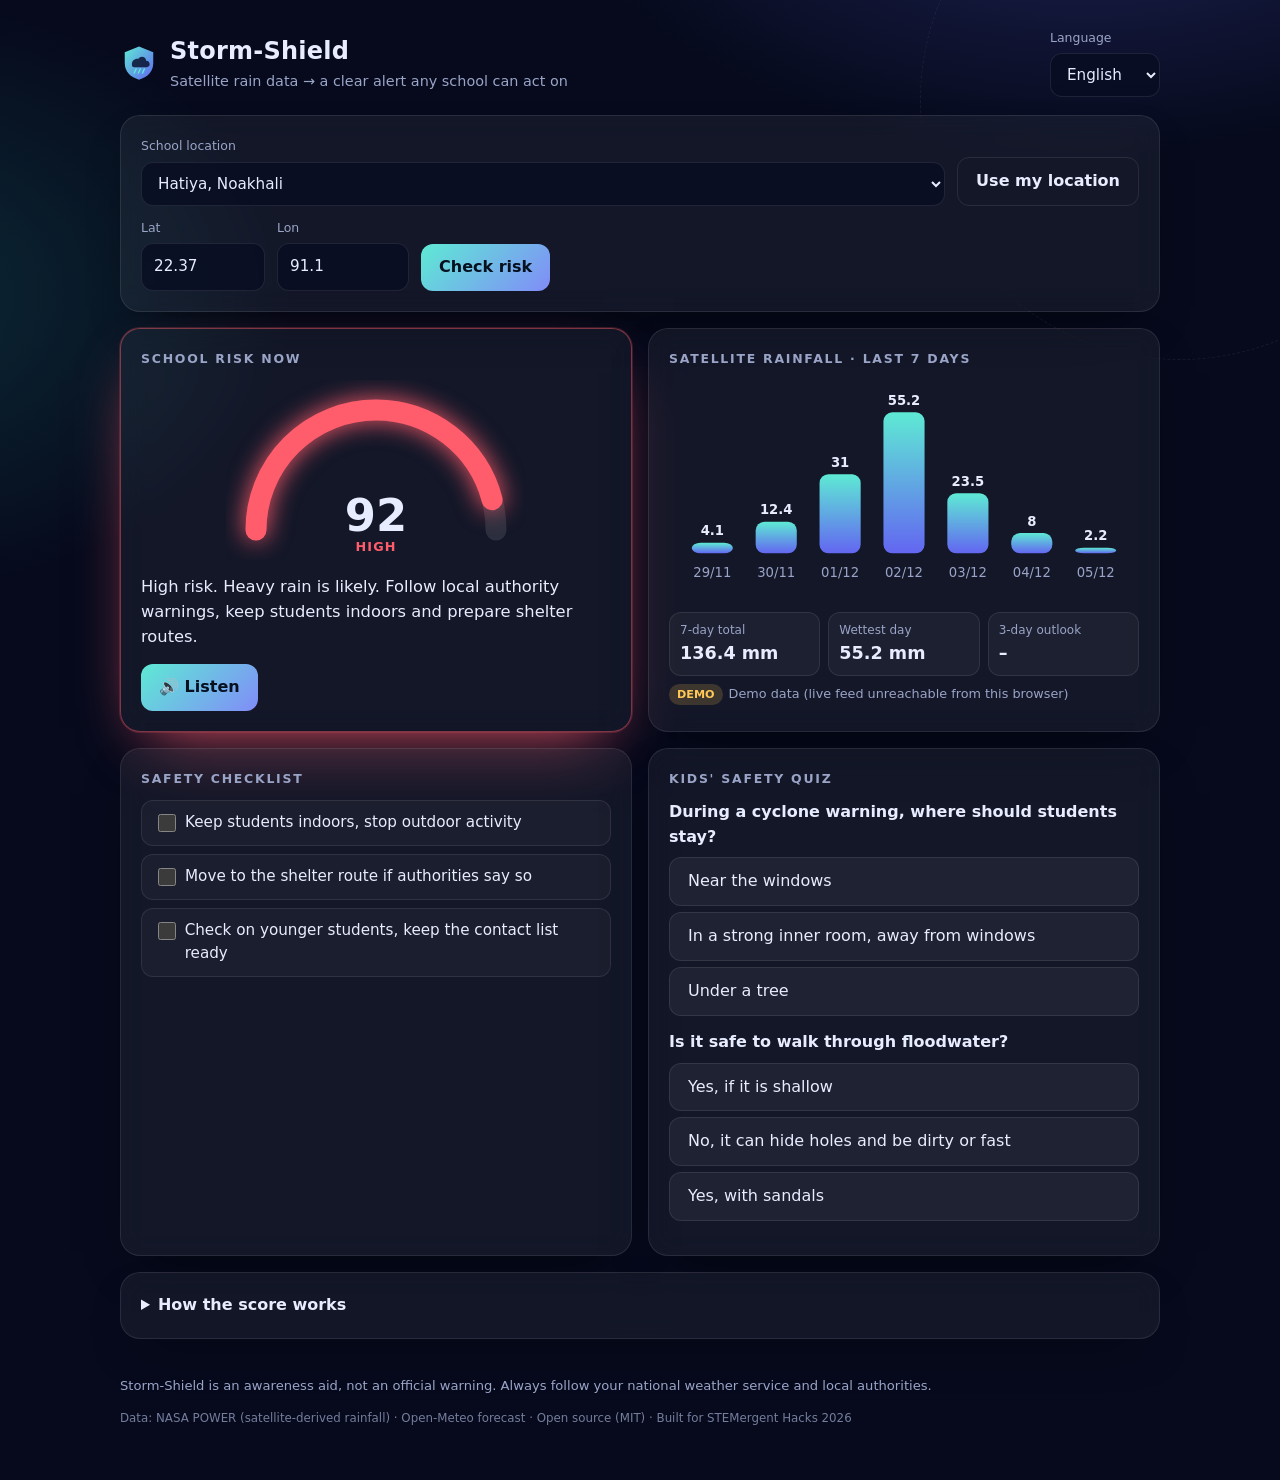
==== index.html @ f4843a2b "Storm-Shield: satellite rain alerts for schools Co-Authored-By: Claude Sonnet 5.5 <noreply@anthropic" ====
<!DOCTYPE html>
<html lang="en">
<head>
<meta charset="utf-8">
<meta name="viewport" content="width=device-width, initial-scale=1">
<title>Storm-Shield — satellite rain alerts for schools</title>
<meta name="description" content="Storm-Shield turns NASA satellite rainfall data into a simple risk level, a spoken alert and a safety checklist for any school, in four languages.">
<link rel="icon" href="data:image/svg+xml,%3Csvg xmlns='http://www.w3.org/2000/svg' viewBox='0 0 64 64'%3E%3Cpath d='M32 4 56 14v18c0 15-10 24-24 28C18 56 8 47 8 32V14z' fill='%2320c7ff'/%3E%3C/svg%3E">
<link rel="stylesheet" href="style.css">
</head>
<body>
<div class="sky" aria-hidden="true"><span class="orbit"><i></i></span></div>

<header class="top">
  <div class="brand">
    <svg viewBox="0 0 64 64" width="38" height="38" aria-hidden="true">
      <defs><linearGradient id="g1" x1="0" y1="0" x2="1" y2="1"><stop offset="0" stop-color="#5eead4"/><stop offset="1" stop-color="#6366f1"/></linearGradient></defs>
      <path d="M32 4 56 14v18c0 15-10 24-24 28C18 56 8 47 8 32V14z" fill="url(#g1)"/>
      <path d="M20 34c0-6 5-10 11-9 3-6 13-4 13 3 4 0 6 3 6 6 0 3-3 5-6 5H24c-3 0-4-2-4-5z" fill="#0b1030" opacity=".85"/>
      <path d="M27 42l-3 7M34 42l-3 7M41 42l-3 7" stroke="#5eead4" stroke-width="2.4" stroke-linecap="round"/>
    </svg>
    <div>
      <h1>Storm-Shield</h1>
      <p id="tagline"></p>
    </div>
  </div>
  <label class="lang">
    <span id="lbl-lang"></span>
    <select id="lang">
      <option value="en">English</option>
      <option value="bn">বাংলা</option>
      <option value="es">Español</option>
      <option value="hi">हिन्दी</option>
    </select>
  </label>
</header>

<main>
  <section class="card picker">
    <div class="row">
      <label class="grow"><span id="lbl-school"></span>
        <select id="place"></select>
      </label>
      <button id="btn-geo" class="ghost" type="button"></button>
    </div>
    <div class="row">
      <label><span>Lat</span><input id="lat" type="number" step="0.01" min="-90" max="90"></label>
      <label><span>Lon</span><input id="lon" type="number" step="0.01" min="-180" max="180"></label>
      <button id="btn-check" class="primary" type="button"></button>
    </div>
  </section>

  <section class="grid">
    <article class="card gauge-card" id="risk-card" data-level="low">
      <h2 id="h-risk"></h2>
      <div class="gauge">
        <svg viewBox="0 0 200 120" role="img" aria-label="risk gauge">
          <path class="track" d="M20 100 A80 80 0 0 1 180 100" pathLength="100"/>
          <path class="fill" id="arc" d="M20 100 A80 80 0 0 1 180 100" pathLength="100" stroke-dasharray="0 100"/>
        </svg>
        <div class="score"><b id="score">–</b><small id="level"></small></div>
      </div>
      <p class="alert" id="alert-text"></p>
      <div class="actions">
        <button id="btn-listen" class="primary" type="button"></button>
        <span id="voice-note" class="note"></span>
      </div>
    </article>

    <article class="card">
      <h2 id="h-sat"></h2>
      <div id="chart" class="chart" role="img"></div>
      <ul class="stats" id="stats"></ul>
      <p class="note" id="src-note"></p>
    </article>

    <article class="card">
      <h2 id="h-check"></h2>
      <ul class="checklist" id="checklist"></ul>
    </article>

    <article class="card">
      <h2 id="h-quiz"></h2>
      <div id="quiz"></div>
    </article>
  </section>

  <details class="card how">
    <summary id="h-how"></summary>
    <div id="how-body"></div>
  </details>
</main>

<footer>
  <p id="disclaimer"></p>
  <p class="small">Data: NASA POWER (satellite-derived rainfall) · Open-Meteo forecast · Open source (MIT) · Built for STEMergent Hacks 2026</p>
</footer>

<script src="app.js"></script>
</body>
</html>
---- style.css ----
:root{
  --bg:#060a1c; --ink:#e8ecff; --mute:#9aa4c7; --line:rgba(255,255,255,.09);
  --card:rgba(255,255,255,.055); --accent:#5eead4; --accent2:#818cf8;
  --low:#3ee6a0; --mid:#ffc857; --high:#ff5d6c;
}
*{box-sizing:border-box}
html{color-scheme:dark}
body{
  margin:0; min-height:100vh; color:var(--ink);
  font:16px/1.55 "Inter","Segoe UI","Noto Sans Bengali","Noto Sans Devanagari",system-ui,sans-serif;
  background:
    radial-gradient(900px 500px at 85% -10%, rgba(99,102,241,.28), transparent 60%),
    radial-gradient(700px 500px at -10% 20%, rgba(45,212,191,.16), transparent 60%),
    var(--bg);
}
.sky{position:fixed; inset:0; pointer-events:none; overflow:hidden; opacity:.55}
.orbit{position:absolute; right:-160px; top:-160px; width:520px; height:520px; border:1px dashed rgba(255,255,255,.12); border-radius:50%; animation:spin 40s linear infinite}
.orbit i{position:absolute; top:-5px; left:50%; width:10px; height:10px; border-radius:50%; background:var(--accent); box-shadow:0 0 18px 4px rgba(94,234,212,.6)}
@keyframes spin{to{transform:rotate(360deg)}}

.top,main,footer{position:relative; max-width:1080px; margin:0 auto; padding:0 20px}
.top{display:flex; justify-content:space-between; align-items:center; gap:16px; padding-top:28px; padding-bottom:18px}
.brand{display:flex; gap:12px; align-items:center}
h1{margin:0; font-size:1.5rem; letter-spacing:.01em}
.brand p{margin:0; color:var(--mute); font-size:.9rem}
h2{margin:0 0 12px; font-size:.78rem; letter-spacing:.14em; text-transform:uppercase; color:var(--mute); font-weight:600}

.card{
  background:var(--card); border:1px solid var(--line); border-radius:20px; padding:20px;
  backdrop-filter:blur(14px); -webkit-backdrop-filter:blur(14px);
  box-shadow:0 20px 50px -25px rgba(0,0,0,.7);
}
.grid{display:grid; grid-template-columns:repeat(2,1fr); gap:16px; margin-top:16px}
@media (max-width:760px){.grid{grid-template-columns:1fr}.top{flex-direction:column;align-items:flex-start}}

.picker .row{display:flex; gap:12px; align-items:flex-end; flex-wrap:wrap}
.picker .row+.row{margin-top:12px}
.grow{flex:1; min-width:220px}
label{display:flex; flex-direction:column; gap:6px; font-size:.78rem; color:var(--mute)}
select,input{
  background:rgba(8,12,34,.75); color:var(--ink); border:1px solid var(--line); border-radius:12px;
  padding:11px 12px; font:inherit; font-size:.95rem; min-width:110px
}
select:focus,input:focus,button:focus-visible,summary:focus-visible{outline:2px solid var(--accent); outline-offset:2px}
button{font:inherit; border:0; border-radius:12px; padding:11px 18px; cursor:pointer; font-weight:600}
.primary{background:linear-gradient(135deg,var(--accent),var(--accent2)); color:#06101f}
.primary:hover{filter:brightness(1.08)}
.ghost{background:transparent; color:var(--ink); border:1px solid var(--line)}
.ghost:hover{background:rgba(255,255,255,.06)}

.gauge-card{--c:var(--low)}
.gauge-card[data-level="mid"]{--c:var(--mid)}
.gauge-card[data-level="high"]{--c:var(--high)}
.gauge-card{border-color:color-mix(in srgb,var(--c) 45%, transparent); box-shadow:0 0 0 1px color-mix(in srgb,var(--c) 20%, transparent), 0 24px 60px -28px var(--c)}
.gauge{position:relative; max-width:300px; margin:0 auto}
.gauge svg{width:100%; display:block}
.gauge .track,.gauge .fill{fill:none; stroke-width:14; stroke-linecap:round}
.gauge .track{stroke:rgba(255,255,255,.1)}
.gauge .fill{stroke:var(--c); transition:stroke-dasharray 1s cubic-bezier(.2,.8,.2,1); filter:drop-shadow(0 0 8px var(--c))}
.score{position:absolute; inset:auto 0 6px 0; text-align:center; display:flex; flex-direction:column; line-height:1.1}
.score b{font-size:2.8rem; font-variant-numeric:tabular-nums}
.score small{color:var(--c); font-weight:700; letter-spacing:.08em; text-transform:uppercase; font-size:.8rem}
.alert{font-size:1.02rem; margin:14px 0}
.actions{display:flex; align-items:center; gap:12px; flex-wrap:wrap}
.note{color:var(--mute); font-size:.8rem; margin:8px 0 0}
.actions .note{margin:0}

.chart svg{width:100%; height:auto; display:block}
.chart .bar{fill:url(#bg1)}
.chart text{fill:var(--mute); font-size:9px; text-anchor:middle}
.chart .val{fill:var(--ink); font-weight:600}
.stats{list-style:none; padding:0; margin:12px 0 0; display:grid; grid-template-columns:repeat(3,1fr); gap:8px}
.stats li{background:rgba(255,255,255,.04); border:1px solid var(--line); border-radius:12px; padding:8px 10px; font-size:.75rem; color:var(--mute)}
.stats b{display:block; color:var(--ink); font-size:1.1rem}

.checklist{list-style:none; margin:0; padding:0; display:grid; gap:8px}
.checklist li{display:flex; gap:10px; align-items:flex-start; padding:10px 12px; border:1px solid var(--line); border-radius:12px; background:rgba(255,255,255,.03)}
.checklist input{min-width:0; width:18px; height:18px; margin-top:3px; accent-color:var(--accent)}
.checklist label{flex-direction:row; font-size:.95rem; color:var(--ink); cursor:pointer}
.checklist input:checked+span{opacity:.55; text-decoration:line-through}

.q{margin-bottom:14px}
.q p{margin:0 0 8px; font-weight:600}
.opt{display:block; width:100%; text-align:left; margin-bottom:6px; background:rgba(255,255,255,.05); color:var(--ink); border:1px solid var(--line); font-weight:500}
.opt:hover{background:rgba(255,255,255,.09)}
.opt.ok{border-color:var(--low); background:rgba(62,230,160,.14)}
.opt.bad{border-color:var(--high); background:rgba(255,93,108,.14)}
.why{font-size:.85rem; color:var(--mute); margin:4px 0 0}

.how{margin-top:16px}
.how summary{cursor:pointer; font-weight:600}
.how div{color:var(--mute); font-size:.92rem; margin-top:10px}
.how code{background:rgba(255,255,255,.08); padding:2px 6px; border-radius:6px; color:var(--ink)}
footer{padding-top:24px; padding-bottom:40px; color:var(--mute); font-size:.82rem}
footer .small{font-size:.74rem; opacity:.75}
.badge{display:inline-block; padding:2px 8px; border-radius:999px; font-size:.7rem; font-weight:700; margin-right:6px}
.badge.live{background:rgba(62,230,160,.18); color:var(--low)}
.badge.demo{background:rgba(255,200,87,.18); color:var(--mid)}
@media (prefers-reduced-motion:reduce){.orbit{animation:none}.gauge .fill{transition:none}}
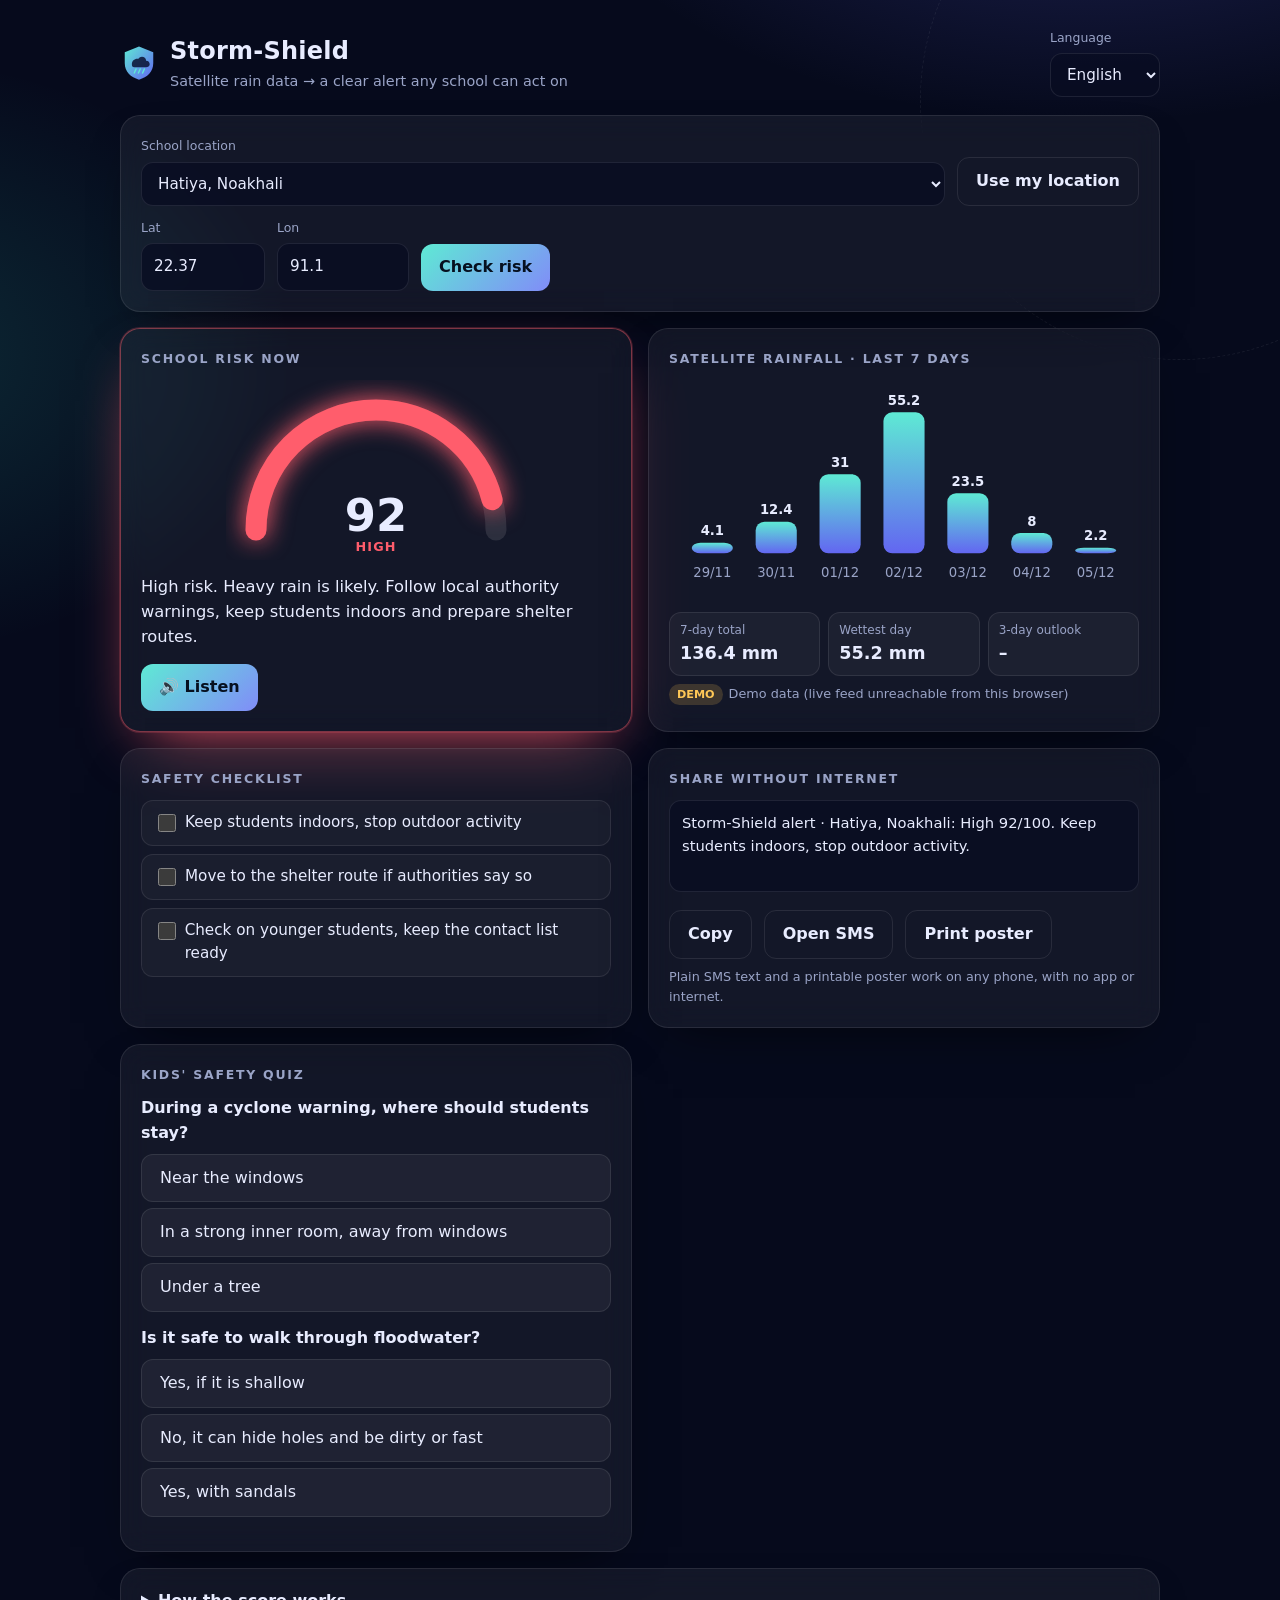
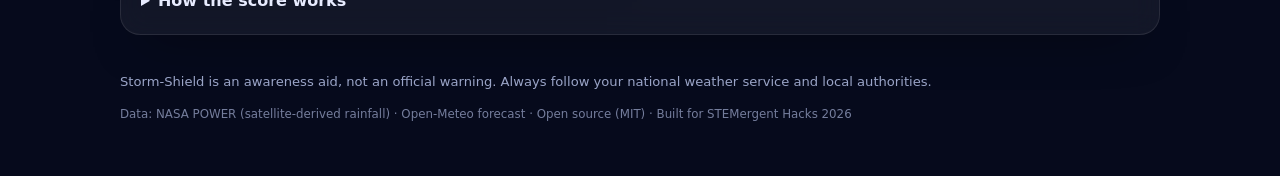
==== commit 581d059c: "Add SMS share text, printable poster and offline cache Co-Authored-By: Claude Sonnet 5.5 <noreply@an" ====
--- a/index.html
+++ b/index.html
@@ -60,7 +60,7 @@
         </svg>
         <div class="score"><b id="score">–</b><small id="level"></small></div>
       </div>
-      <p class="alert" id="alert-text"></p>
+      <p class="alert" id="alert-text" aria-live="polite"></p>
       <div class="actions">
         <button id="btn-listen" class="primary" type="button"></button>
         <span id="voice-note" class="note"></span>
@@ -80,6 +80,17 @@
     </article>
 
     <article class="card">
+      <h2 id="h-share"></h2>
+      <textarea id="sms" readonly rows="3" aria-label="SMS text"></textarea>
+      <div class="actions">
+        <button id="btn-copy" class="ghost" type="button"></button>
+        <a id="btn-sms" class="ghost btn" href="#"></a>
+        <button id="btn-print" class="ghost" type="button"></button>
+      </div>
+      <p class="note" id="share-note"></p>
+    </article>
+
+    <article class="card">
       <h2 id="h-quiz"></h2>
       <div id="quiz"></div>
     </article>
@@ -96,6 +107,7 @@
   <p class="small">Data: NASA POWER (satellite-derived rainfall) · Open-Meteo forecast · Open source (MIT) · Built for STEMergent Hacks 2026</p>
 </footer>
 
+<section id="poster" aria-hidden="true"></section>
 <script src="app.js"></script>
 </body>
 </html>
--- a/style.css
+++ b/style.css
@@ -97,3 +97,19 @@
 .badge.live{background:rgba(62,230,160,.18); color:var(--low)}
 .badge.demo{background:rgba(255,200,87,.18); color:var(--mid)}
 @media (prefers-reduced-motion:reduce){.orbit{animation:none}.gauge .fill{transition:none}}
+
+textarea{width:100%; background:rgba(8,12,34,.75); color:var(--ink); border:1px solid var(--line); border-radius:12px; padding:11px 12px; font:inherit; font-size:.92rem; resize:none; margin-bottom:10px}
+a.btn{display:inline-block; text-decoration:none; border-radius:12px; padding:11px 18px; font-weight:600}
+#poster{display:none}
+@media print{
+  body>*:not(#poster){display:none!important}
+  body{background:#fff!important}
+  #poster{display:block!important; color:#000; background:#fff; font-family:"Segoe UI","Noto Sans Bengali","Noto Sans Devanagari",sans-serif; padding:24px; text-align:center}
+  #poster .p-head{letter-spacing:.2em; text-transform:uppercase; font-size:14pt}
+  #poster h1{font-size:34pt; margin:8px 0} #poster h2{font-size:20pt; margin:0 0 12px; font-weight:500}
+  #poster .p-level{display:inline-block; font-size:30pt; font-weight:800; padding:8px 28px; border-radius:16px; border:6px solid #000}
+  #poster .p-low{border-color:#0a9b5f} #poster .p-mid{border-color:#d99100} #poster .p-high{border-color:#d11a2a}
+  #poster .p-msg{font-size:18pt; margin:18px 0} #poster h3{font-size:20pt; margin:14px 0 6px}
+  #poster ul{text-align:left; font-size:18pt; display:inline-block} #poster li{margin:8px 0}
+  #poster .p-foot{font-size:10pt; margin-top:24px}
+}
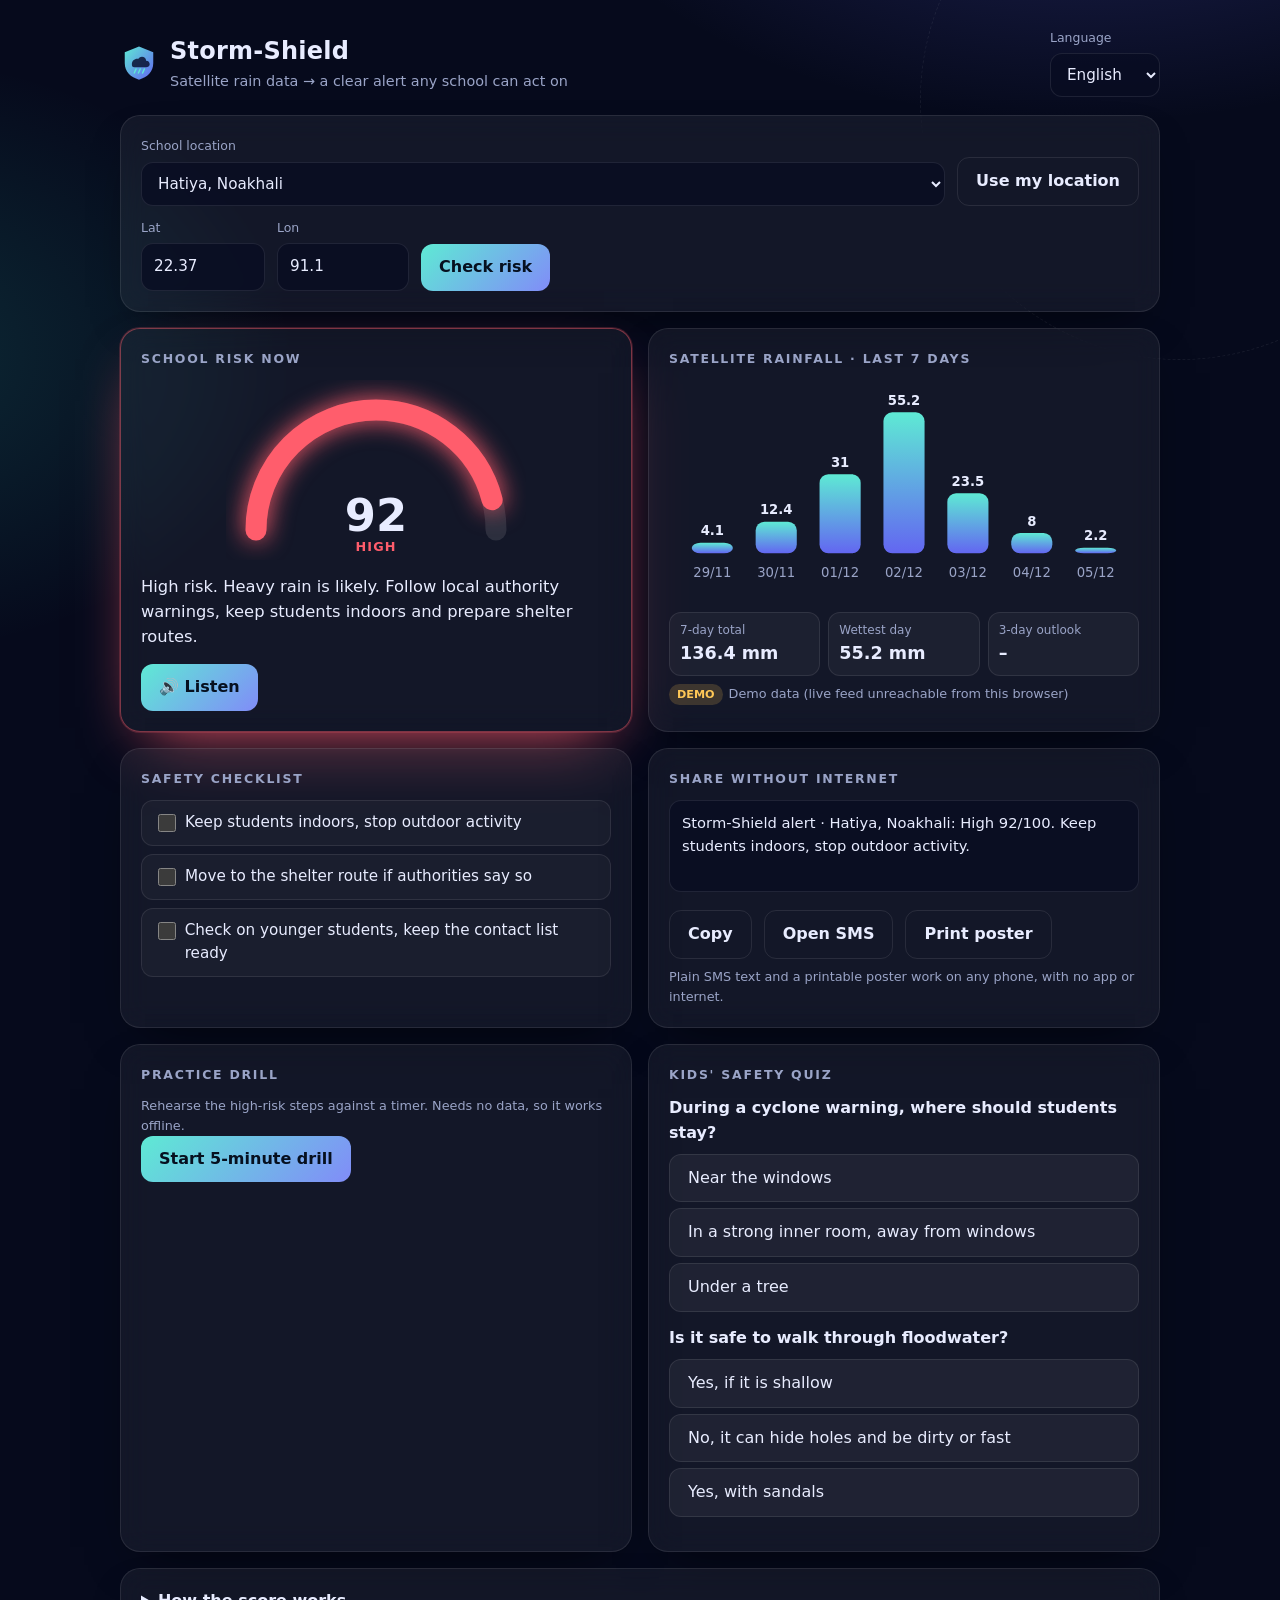
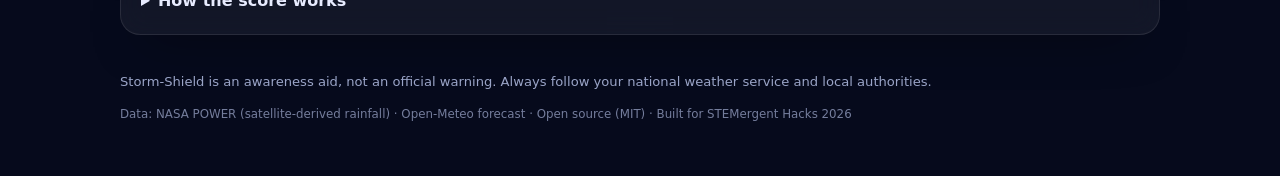
==== commit c68174b2: "Add 5-minute practice drill mode Co-Authored-By: Claude Sonnet 5.5 <noreply@anthropic.com> Claude-Se" ====
--- a/index.html
+++ b/index.html
@@ -91,6 +91,11 @@
     </article>
 
     <article class="card">
+      <h2 id="h-drill"></h2>
+      <div id="drill-body"></div>
+    </article>
+
+    <article class="card">
       <h2 id="h-quiz"></h2>
       <div id="quiz"></div>
     </article>
--- a/style.css
+++ b/style.css
@@ -113,3 +113,6 @@
   #poster ul{text-align:left; font-size:18pt; display:inline-block} #poster li{margin:8px 0}
   #poster .p-foot{font-size:10pt; margin-top:24px}
 }
+.clock{font-size:2.2rem; font-weight:800; font-variant-numeric:tabular-nums; margin:2px 0 10px; letter-spacing:.02em}
+.clock.done{color:var(--low); font-size:1.25rem}
+#drill-body .checklist{margin-bottom:12px}
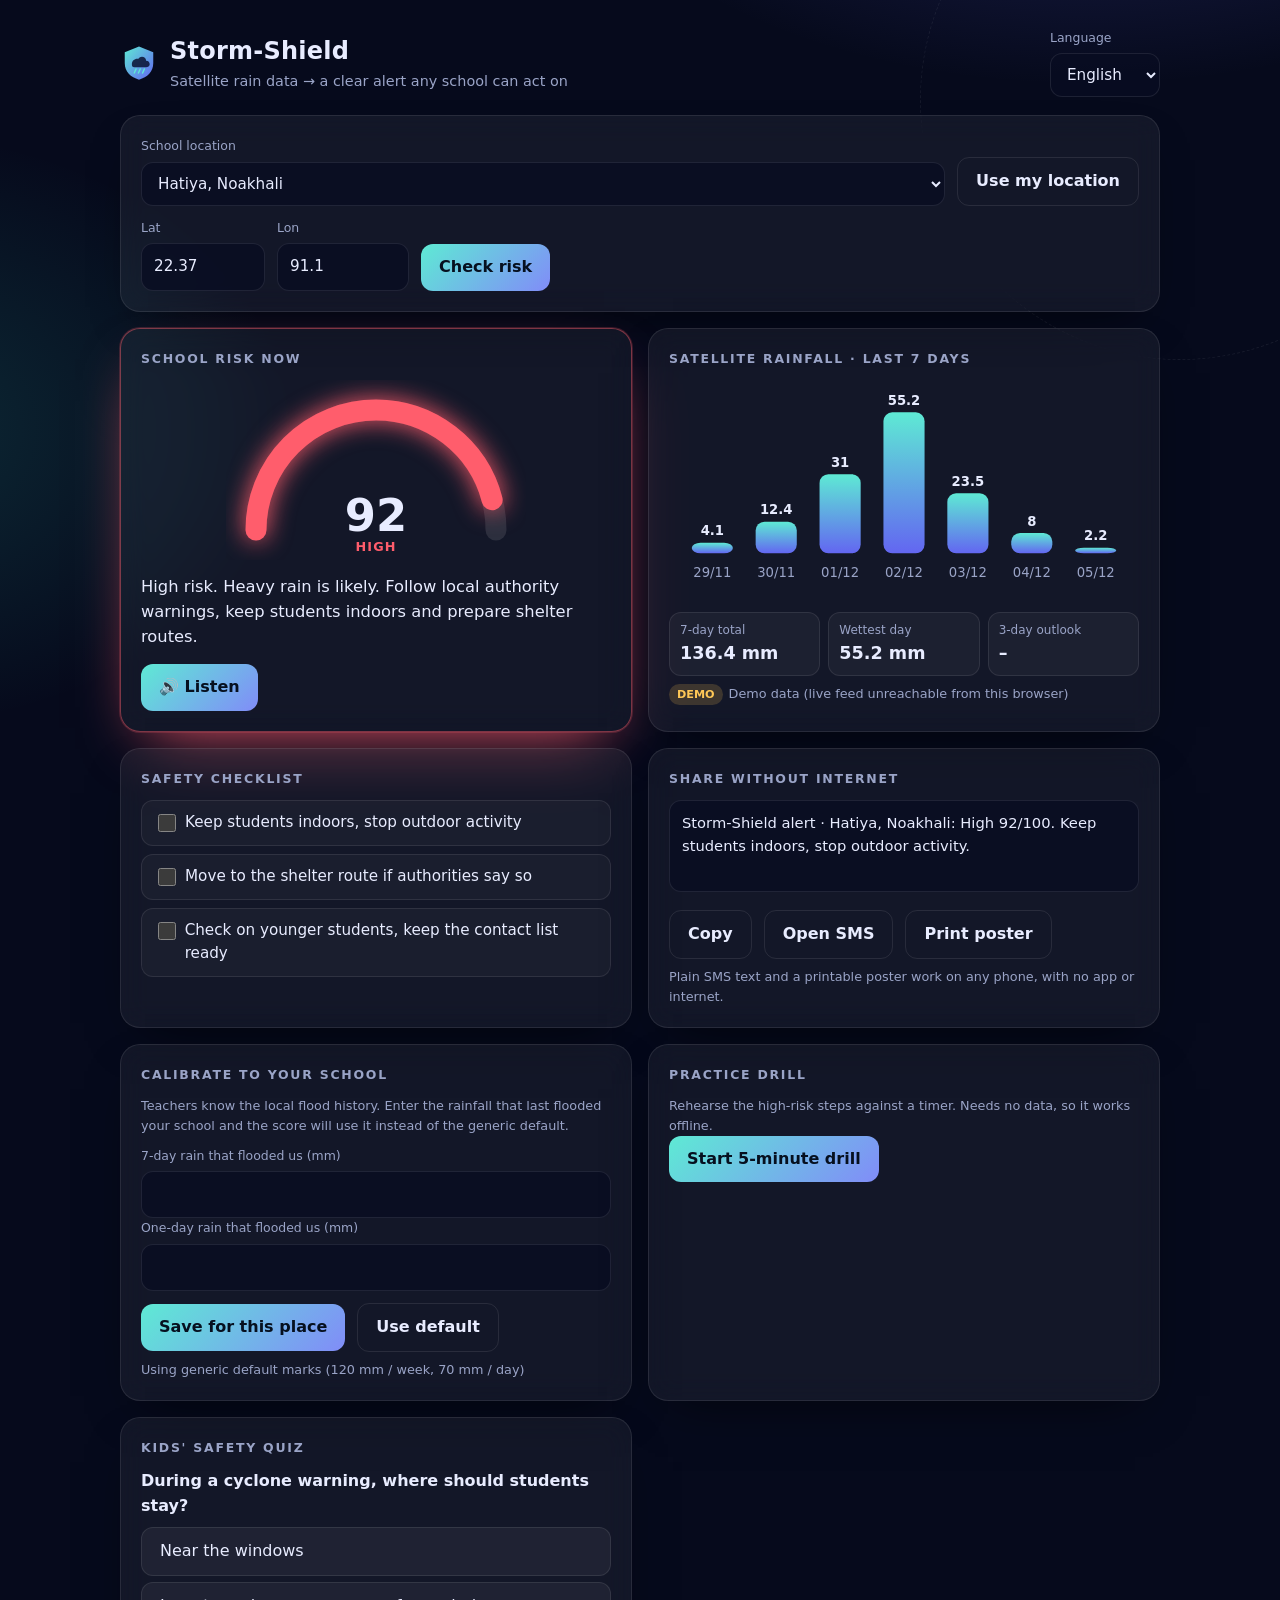
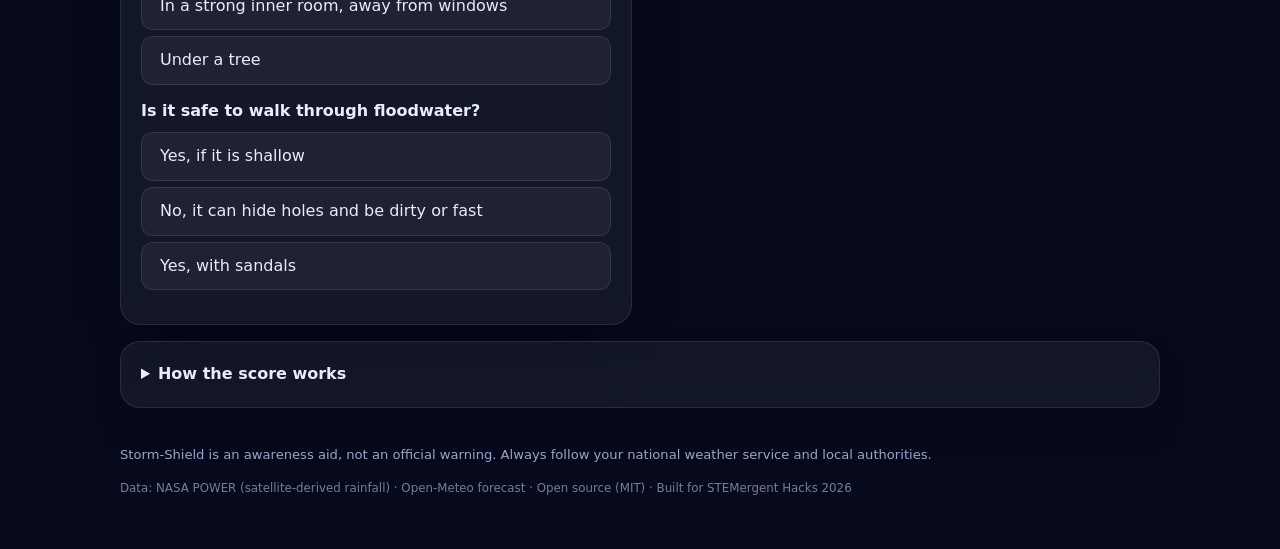
==== commit 28342f63: "School calibration: score against a school's own flood marks; honest flood-risk wording Co-Authored-" ====
--- a/index.html
+++ b/index.html
@@ -90,6 +90,20 @@
       <p class="note" id="share-note"></p>
     </article>
 
+    <article class="card" id="cal-card">
+      <h2 id="h-cal"></h2>
+      <p class="note" id="cal-note"></p>
+      <div class="row cal-row">
+        <label><span id="lbl-cal-week"></span><input id="cal-week" type="number" min="1" step="1" inputmode="numeric"></label>
+        <label><span id="lbl-cal-day"></span><input id="cal-day" type="number" min="1" step="1" inputmode="numeric"></label>
+      </div>
+      <div class="actions">
+        <button id="btn-cal-save" class="primary" type="button"></button>
+        <button id="btn-cal-reset" class="ghost" type="button"></button>
+      </div>
+      <p class="note" id="cal-status" aria-live="polite"></p>
+    </article>
+
     <article class="card">
       <h2 id="h-drill"></h2>
       <div id="drill-body"></div>
--- a/style.css
+++ b/style.css
@@ -116,3 +116,7 @@
 .clock{font-size:2.2rem; font-weight:800; font-variant-numeric:tabular-nums; margin:2px 0 10px; letter-spacing:.02em}
 .clock.done{color:var(--low); font-size:1.25rem}
 #drill-body .checklist{margin-bottom:12px}
+
+.cal-row{margin:10px 0 12px}
+.cal-row label{flex:1; min-width:140px}
+.cal-on{color:#5eead4}
